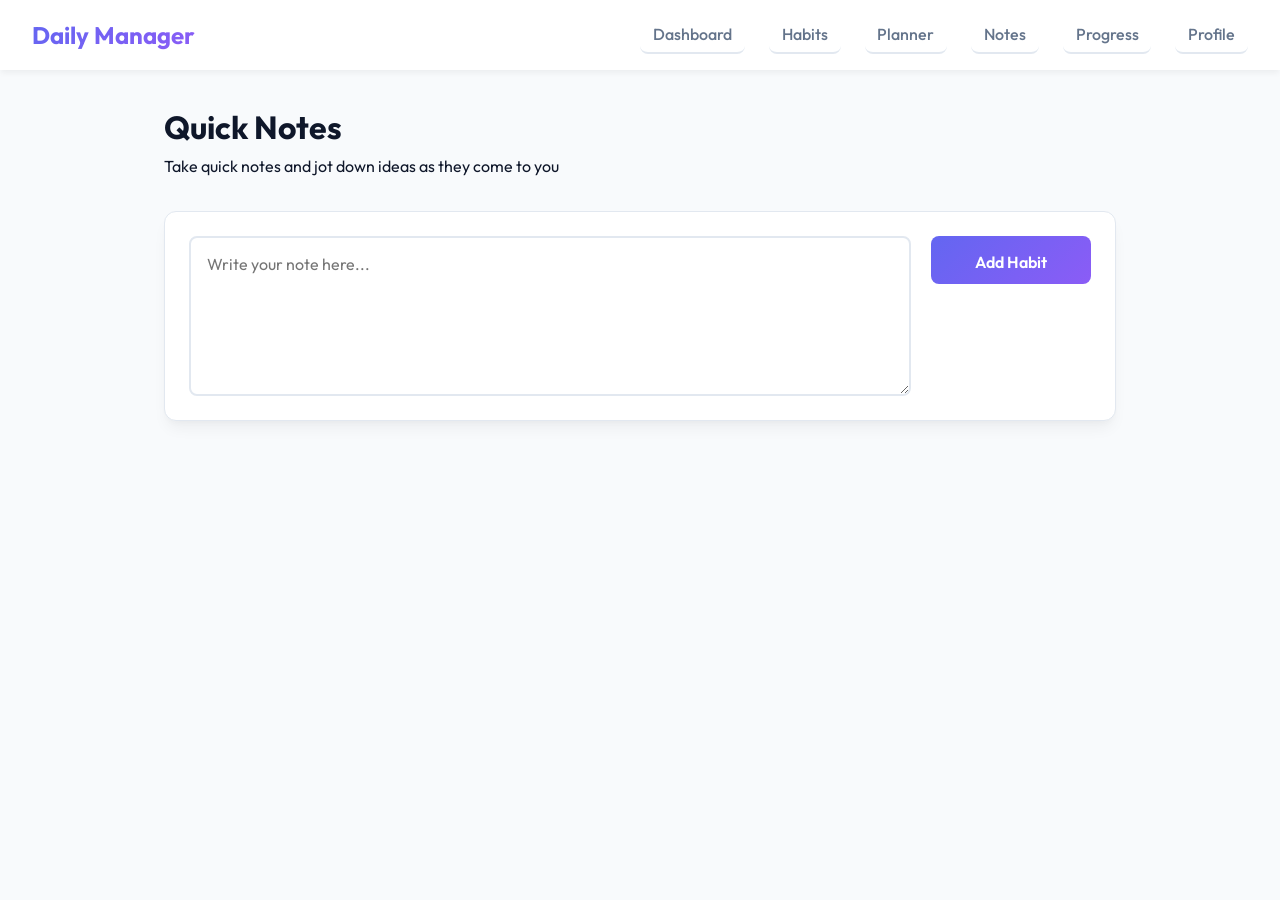
==== frontend/notes.html @ c784560d "initialized repo" ====
<!DOCTYPE html>
<html lang="en">
<head>
    <meta charset="UTF-8">
    <meta name="viewport" content="width=device-width, initial-scale=1.0">
    <title>Document</title>
    <link rel="stylesheet" href="css/global.css">
    <link rel="stylesheet" href="css/notes.css">
</head>
<body>
    <nav class="navbar">
        <div class="logo">
            Daily Manager
        </div>
        <ul class="nav-links">
            <li><a href="index.html">Dashboard</a></li>
            <li><a href="habits.html">Habits</a></li>
            <li><a href="planner.html">Planner</a></li>
            <li><a href="notes.html">Notes</a></li>
            <li><a href="progress.html">Progress</a></li>
            <li><a href="profile.html">Profile</a></li>
        </ul>
    </nav>
    <main class="container">
        <header class="page fade-in">
            <h1 >Quick Notes</h1>
            <p>Take quick notes and jot down ideas as they come to you</p>
        </header>
        <div class="card" id="habit-tracker">
            <textarea class="note-box" placeholder="Write your note here..."></textarea>
            <button>Add Habit</button>
        </div>
    </main>
    <script src="javascript/notes.js"></script>
</body>
</html>
---- frontend/css/global.css ----
@import url('https://fonts.googleapis.com/css2?family=Outfit:wght@300;400;500;600;700&display=swap');

:root {
    /* Define primary colors and theme variables */
    --primary: #6366f1;
    --primary-hover: #4f46e5;
    --secondary: #8b5cf6;
    --bg-color: #f8fafc;
    --text-color: #0f172a;
    --text-muted: #64748b;
    --card-bg: #ffffff;
    --card-shadow: 0 10px 15px -3px rgba(0, 0, 0, 0.05), 0 4px 6px -2px rgba(0, 0, 0, 0.025);
    --border-color: #e2e8f0;
    --success: #10b981;
    --danger: #ef4444;
    --radius: 12px;
    --transition: 0.3s ease;
}

* {
    margin: 0;
    padding: 0;
    box-sizing: border-box;
}

body {
    font-family: 'Outfit', sans-serif;
    background-color: var(--bg-color);
    color: var(--text-color);
    line-height: 1.6;
    display: flex;
    flex-direction: column;
    min-height: 100vh;
}

/* Navbar Styling */
.navbar {
    background: var(--card-bg);
    padding: 1rem 2rem;
    display: flex;
    justify-content: space-between;
    align-items: center;
    box-shadow: 0 4px 6px -1px rgba(0, 0, 0, 0.05);
    position: sticky;
    top: 0;
    z-index: 100;
}

.navbar .logo {
    font-size: 1.5rem;
    font-weight: 700;
    background: linear-gradient(135deg, var(--primary), var(--secondary));
    -webkit-background-clip: text;
    background-clip: text;
    -webkit-text-fill-color: transparent;
    color: transparent;
}

.nav-links {
    list-style: none;
    display: flex;
    gap: 1.5rem;
}

.nav-links a {
    text-decoration: none;
    color: var(--text-muted);
    font-weight: 500;
    transition: var(--transition);
    padding: 0.5rem 0.8rem;
    border-radius: 8px;
    border-bottom: 2px solid #e2e8f0;
}

.nav-links a:hover {
    color: var(--primary);
    background-color: #e0e7ff;
}

.nav-links a.active {
    color: var(--primary);
    border-bottom: 2px solid var(--primary);
    background-color: transparent;
}

/* Main Layout */
.container {
    flex: 1;
    width: 100%;
    max-width: 1000px;
    margin: 2rem auto;
    padding: 0 1.5rem;
}

/* Page Header */
.page-header {
    margin-bottom: 2rem;
    text-align: center;
}

.page-header h1 {
    font-size: 2.5rem;
    margin-bottom: 0.5rem;
    color: var(--text-color);
}

.page-header p {
    color: var(--text-muted);
    font-size: 1.1rem;
}

/* Card Styling */
.card {
    background: var(--card-bg);
    border-radius: var(--radius);
    padding: 1.5rem;
    box-shadow: var(--card-shadow);
    transition: var(--transition);
    border: 1px solid var(--border-color);
}

.card:hover {
    transform: translateY(-5px);
    box-shadow: 0 20px 25px -5px rgba(0, 0, 0, 0.1), 0 10px 10px -5px rgba(0, 0, 0, 0.04);
}

/* Global Forms & Inputs */
.input-group {
    display: flex;
    gap: 1rem;
    margin-bottom: 2rem;
    flex-wrap: wrap;
}

input[type="text"],
input[type="time"],
textarea {
    flex: 1;
    padding: 0.8rem 1rem;
    border: 2px solid var(--border-color);
    border-radius: 8px;
    font-family: inherit;
    font-size: 1rem;
    transition: var(--transition);
    outline: none;
}

input[type="text"]:focus,
input[type="time"]:focus,
textarea:focus {
    border-color: var(--primary);
    box-shadow: 0 0 0 3px rgba(99, 102, 241, 0.2);
}

button {
    background: linear-gradient(135deg, var(--primary), var(--secondary));
    color: white;
    border: none;
    padding: 0.8rem 1.5rem;
    border-radius: 8px;
    font-family: inherit;
    font-size: 1rem;
    font-weight: 600;
    cursor: pointer;
    transition: var(--transition);
}

button:hover {
    transform: translateY(-2px);
    box-shadow: 0 4px 12px rgba(99, 102, 241, 0.4);
}

button.danger {
    background: var(--danger);
}

button.danger:hover {
    box-shadow: 0 4px 12px rgba(239, 68, 68, 0.4);
}

/* Global Simple animations */
@keyframes fadeIn {
    from { opacity: 0; transform: translateY(10px); }
    to { opacity: 1; transform: translateY(0); }
}

.fade-in {
    animation: fadeIn 0.5s ease forwards;
}

/* Two Column Layout */
.two-column {
    display: grid;
    grid-template-columns: 1fr 1fr;
    gap: 2rem;
    margin-bottom: 2rem;
}

.two-column > * {
    display: flex;
    flex-direction: column;
    gap: 1.5rem;
}
---- frontend/css/notes.css ----
.page{
    margin-bottom: 2rem;
}



#habit-tracker textarea{
    padding: 1rem;    ;
    height: 10rem  ;
    width: 45rem;
}
#habit-tracker{
    display: flex;
    gap: 20px;
}
#habit-tracker button{
    padding: 1rem;
    height: 3rem;
    width: 10rem;
}
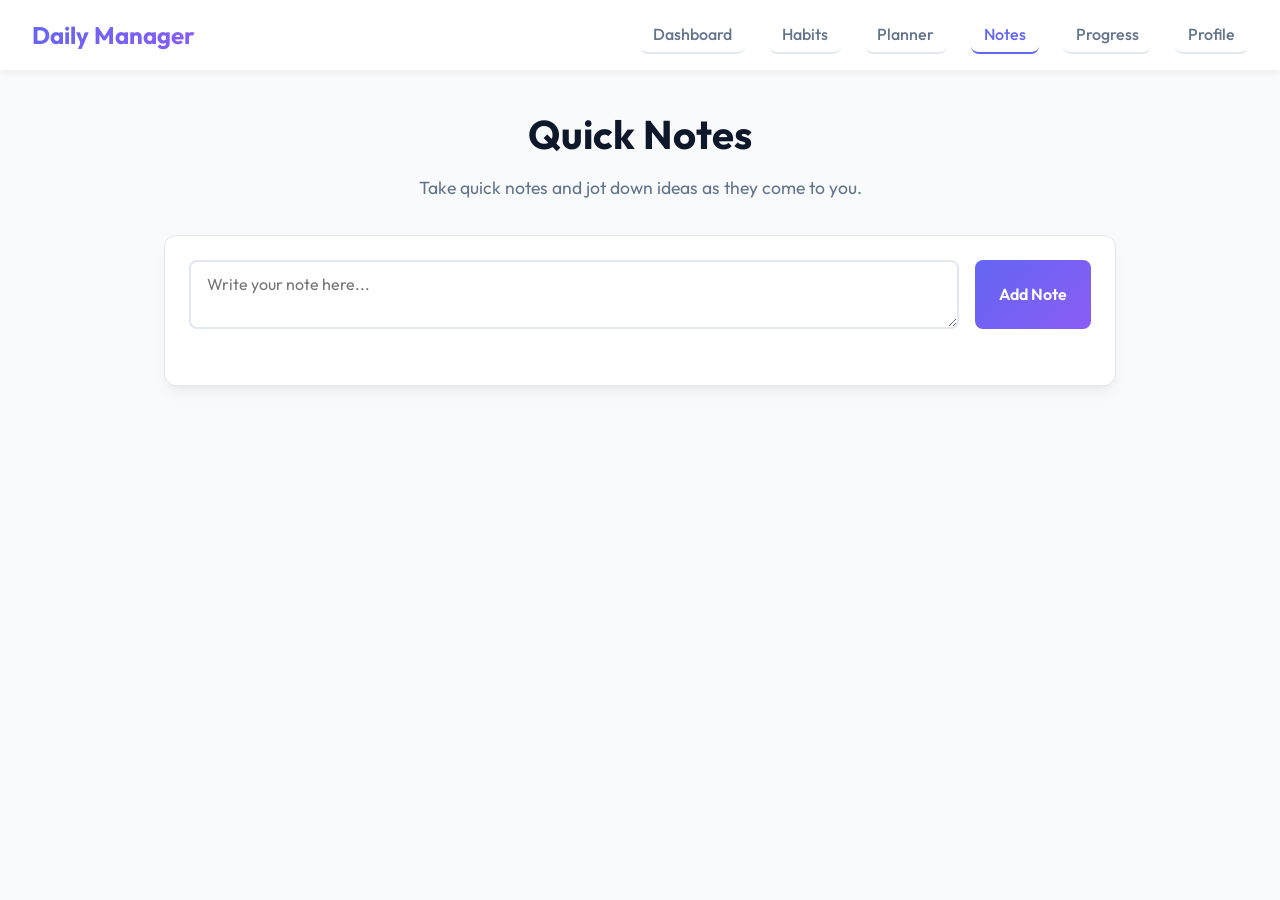
==== commit c369f97f: "added notes js" ====
--- a/frontend/notes.html
+++ b/frontend/notes.html
@@ -3,15 +3,13 @@
 <head>
     <meta charset="UTF-8">
     <meta name="viewport" content="width=device-width, initial-scale=1.0">
-    <title>Document</title>
+    <title>Daily Life Manager - Notes</title>
     <link rel="stylesheet" href="css/global.css">
     <link rel="stylesheet" href="css/notes.css">
 </head>
 <body>
     <nav class="navbar">
-        <div class="logo">
-            Daily Manager
-        </div>
+        <div class="logo">Daily Manager</div>
         <ul class="nav-links">
             <li><a href="index.html">Dashboard</a></li>
             <li><a href="habits.html">Habits</a></li>
@@ -21,16 +19,29 @@
             <li><a href="profile.html">Profile</a></li>
         </ul>
     </nav>
-    <main class="container">
-        <header class="page fade-in">
-            <h1 >Quick Notes</h1>
-            <p>Take quick notes and jot down ideas as they come to you</p>
+
+    <main class="container fade-in"> 
+        
+        <header class="page-header"> 
+            <h1>Quick Notes</h1>
+            <p>Take quick notes and jot down ideas as they come to you.</p>
         </header>
-        <div class="card" id="habit-tracker">
-            <textarea class="note-box" placeholder="Write your note here..."></textarea>
-            <button>Add Habit</button>
+        
+        <div class="card">
+            
+            <div class="input-group"> 
+                <textarea id="note-input" class="note-box" placeholder="Write your note here..."></textarea>
+                
+                <button id="add-note-btn">Add Note</button>
+            </div>
+            
+            <ul class="item-list" id="notes-list">
+            </ul>
+            
         </div>
     </main>
+
+    <script src="javascript/global.js"></script>
     <script src="javascript/notes.js"></script>
 </body>
 </html>
